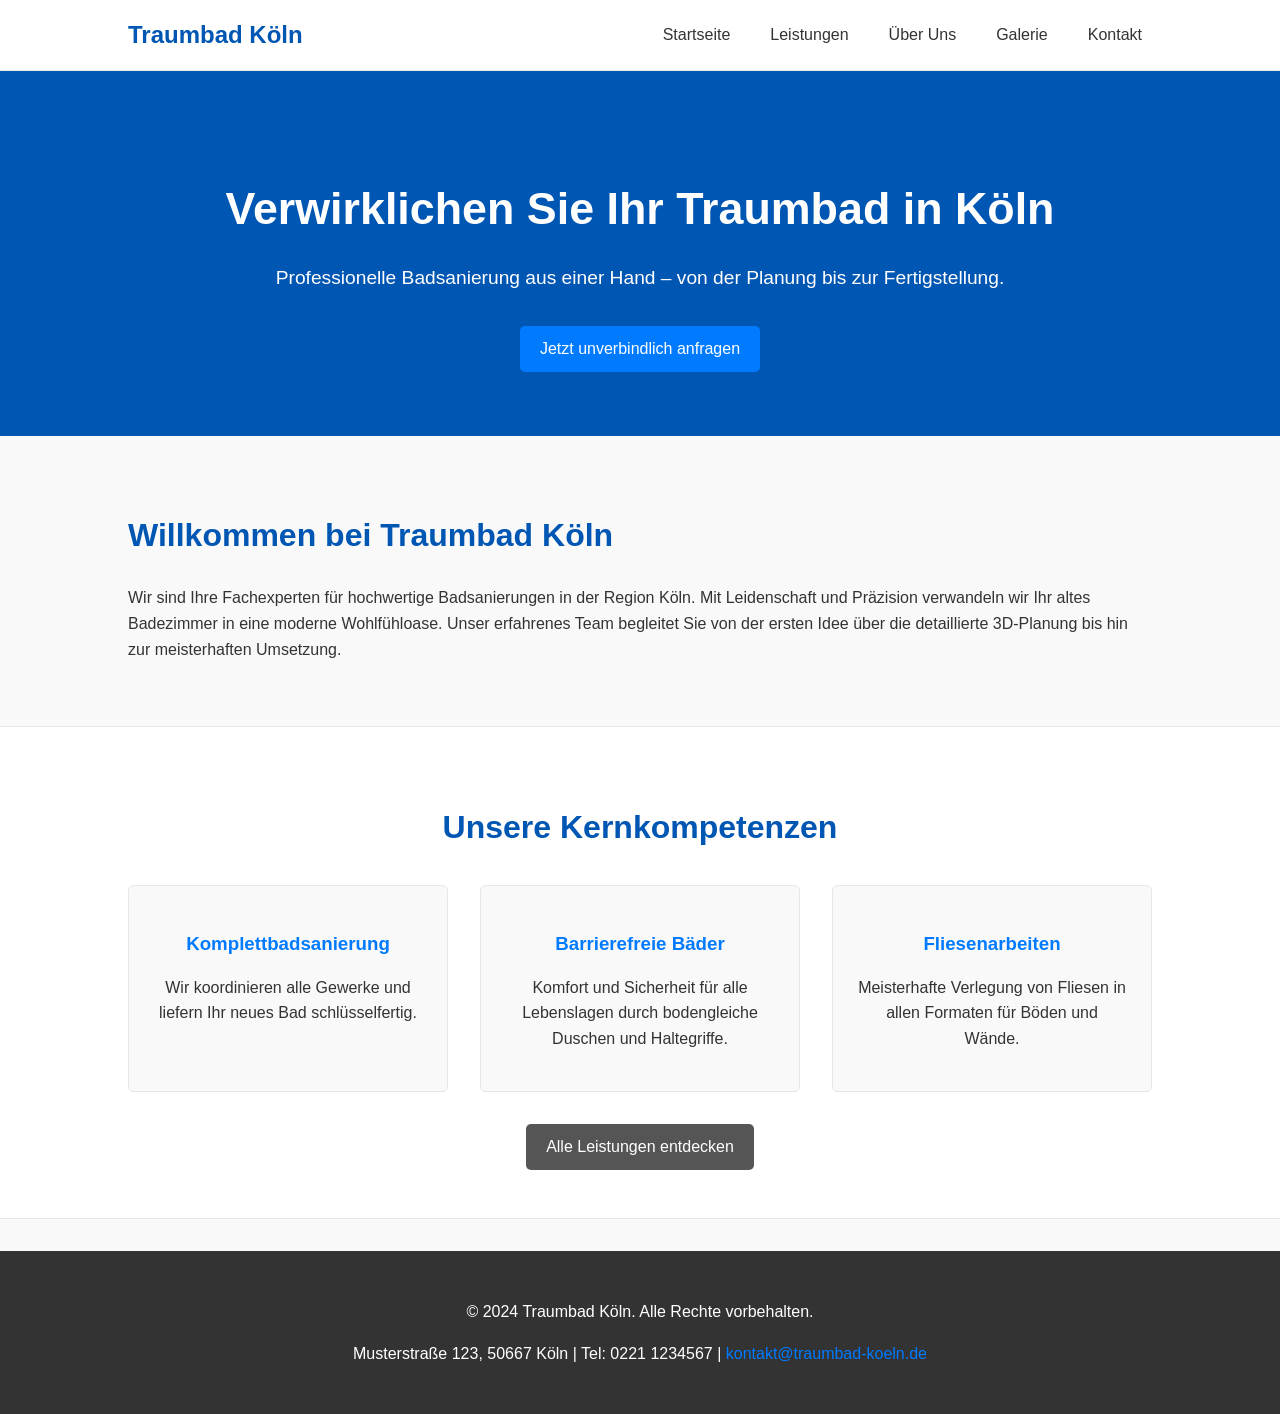
==== index.html @ 75adff7a "feat: Create initial website for Traumbad Köln This commit introduces a complete, multi-page static " ====
<!DOCTYPE html>
<html lang="de">
<head>
    <meta charset="UTF-8">
    <meta name="viewport" content="width=device-width, initial-scale=1.0">
    <title>Traumbad Köln - Ihre Experten für Badsanierung</title>
    <link rel="stylesheet" href="css/style.css">
</head>
<body>
    <header>
        <nav class="navbar">
            <div class="container">
                <a href="index.html" class="logo">Traumbad Köln</a>
                <ul class="nav-links">
                    <li><a href="index.html">Startseite</a></li>
                    <li><a href="leistungen.html">Leistungen</a></li>
                    <li><a href="ueber.html">Über Uns</a></li>
                    <li><a href="galerie.html">Galerie</a></li>
                    <li><a href="kontakt.html">Kontakt</a></li>
                </ul>
            </div>
        </nav>
    </header>

    <main>
        <section class="hero">
            <div class="container">
                <h1>Verwirklichen Sie Ihr Traumbad in Köln</h1>
                <p>Professionelle Badsanierung aus einer Hand – von der Planung bis zur Fertigstellung.</p>
                <a href="kontakt.html" class="btn btn-primary">Jetzt unverbindlich anfragen</a>
            </div>
        </section>

        <section id="intro" class="section-padding">
            <div class="container">
                <h2>Willkommen bei Traumbad Köln</h2>
                <p>Wir sind Ihre Fachexperten für hochwertige Badsanierungen in der Region Köln. Mit Leidenschaft und Präzision verwandeln wir Ihr altes Badezimmer in eine moderne Wohlfühloase. Unser erfahrenes Team begleitet Sie von der ersten Idee über die detaillierte 3D-Planung bis hin zur meisterhaften Umsetzung.</p>
            </div>
        </section>

        <section id="services-overview" class="section-padding bg-light">
            <div class="container">
                <h2 class="text-center">Unsere Kernkompetenzen</h2>
                <div class="services-grid">
                    <div class="service-item">
                        <h3>Komplettbadsanierung</h3>
                        <p>Wir koordinieren alle Gewerke und liefern Ihr neues Bad schlüsselfertig.</p>
                    </div>
                    <div class="service-item">
                        <h3>Barrierefreie Bäder</h3>
                        <p>Komfort und Sicherheit für alle Lebenslagen durch bodengleiche Duschen und Haltegriffe.</p>
                    </div>
                    <div class="service-item">
                        <h3>Fliesenarbeiten</h3>
                        <p>Meisterhafte Verlegung von Fliesen in allen Formaten für Böden und Wände.</p>
                    </div>
                </div>
                <div class="text-center" style="margin-top: 2rem;">
                    <a href="leistungen.html" class="btn">Alle Leistungen entdecken</a>
                </div>
            </div>
        </section>
    </main>

    <footer>
        <div class="container">
            <p>&copy; 2024 Traumbad Köln. Alle Rechte vorbehalten.</p>
            <p>Musterstraße 123, 50667 Köln | Tel: 0221 1234567 | <a href="mailto:kontakt@traumbad-koeln.de">kontakt@traumbad-koeln.de</a></p>
        </div>
    </footer>

    <script src="js/main.js"></script>
</body>
</html>
---- css/style.css ----
/* General Body Styles */
body {
    font-family: 'Helvetica Neue', Arial, sans-serif;
    margin: 0;
    line-height: 1.6;
    background-color: #f9f9f9;
    color: #333;
}

.container {
    width: 80%;
    margin: auto;
    overflow: hidden;
}

/* Header Styles */
.navbar {
    background: #ffffff;
    color: #333;
    padding: 1rem 0;
    border-bottom: 1px solid #e7e7e7;
}

.navbar .container {
    display: flex;
    justify-content: space-between;
    align-items: center;
}

.navbar .logo {
    font-size: 1.5rem;
    font-weight: bold;
    color: #0056b3;
    text-decoration: none;
}

.navbar .nav-links {
    list-style: none;
    margin: 0;
    padding: 0;
    display: flex;
}

.navbar .nav-links li {
    margin-left: 20px;
}

.navbar .nav-links a {
    color: #333;
    text-decoration: none;
    font-size: 1rem;
    padding: 5px 10px;
    border-radius: 5px;
    transition: background-color 0.3s;
}

.navbar .nav-links a:hover, .navbar .nav-links a.active {
    background-color: #0056b3;
    color: #fff;
}


/* Footer Styles */
footer {
    background: #333;
    color: #fff;
    padding: 2rem 0;
    text-align: center;
    margin-top: 2rem;
}

footer a {
    color: #007bff;
    text-decoration: none;
}

footer a:hover {
    text-decoration: underline;
}

/* General Utilities */
.section-padding {
    padding: 3rem 0;
}

.bg-light {
    background-color: #ffffff;
    border-top: 1px solid #e7e7e7;
    border-bottom: 1px solid #e7e7e7;
}

.text-center {
    text-align: center;
}

h2 {
    font-size: 2rem;
    margin-bottom: 1.5rem;
    color: #0056b3;
}

/* Button Styles */
.btn {
    display: inline-block;
    padding: 10px 20px;
    background: #555;
    color: #fff;
    border: none;
    border-radius: 5px;
    text-decoration: none;
    font-size: 1rem;
    transition: background-color 0.3s;
}

.btn:hover {
    background: #0056b3;
}

.btn-primary {
    background: #007bff;
}

.btn-primary:hover {
    background: #0056b3;
}


/* Hero Section */
.hero {
    background: #0056b3; /* Placeholder color, ideally a background image */
    color: #fff;
    padding: 4rem 0;
    text-align: center;
}

.hero h1 {
    font-size: 2.8rem;
    margin-bottom: 1rem;
}

.hero p {
    font-size: 1.2rem;
    margin-bottom: 2rem;
}


/* Services Overview */
.services-grid {
    display: grid;
    grid-template-columns: repeat(auto-fit, minmax(250px, 1fr));
    gap: 2rem;
    margin-top: 2rem;
}

.service-item {
    background: #f9f9f9;
    padding: 1.5rem;
    border: 1px solid #e7e7e7;
    border-radius: 5px;
    text-align: center;
}

.service-item h3 {
    color: #007bff;
    margin-bottom: 0.5rem;
}

/* Page Header */
.page-header {
    text-align: center;
    padding: 2rem 0;
    border-bottom: 1px solid #e7e7e7;
    margin-bottom: 2rem;
}

.page-header h1 {
    font-size: 2.5rem;
    color: #0056b3;
}

/* Service Detailed Page */
.service-detailed {
    background: #fff;
    padding: 2rem;
    margin-bottom: 1.5rem;
    border-radius: 5px;
    border: 1px solid #e7e7e7;
}

.service-detailed h3 {
    color: #0056b3;
    border-bottom: 2px solid #007bff;
    padding-bottom: 0.5rem;
    margin-bottom: 1rem;
}

/* About Page */
.about-content {
    display: grid;
    grid-template-columns: 2fr 1fr;
    gap: 2rem;
    align-items: center;
}

.about-image img {
    max-width: 100%;
    height: auto;
    border-radius: 5px;
}

/* Gallery Page */
.gallery-grid {
    display: grid;
    grid-template-columns: repeat(auto-fit, minmax(300px, 1fr));
    gap: 1.5rem;
}

.gallery-item img {
    width: 100%;
    height: auto;
    display: block;
    border-radius: 5px;
    transition: transform 0.3s ease;
}

.gallery-item img:hover {
    transform: scale(1.05);
}

/* Contact Page */
.contact-container {
    display: grid;
    grid-template-columns: 2fr 1fr;
    gap: 3rem;
    background: #fff;
    padding: 2rem;
    border: 1px solid #e7e7e7;
    border-radius: 5px;
}

.contact-form .form-group {
    margin-bottom: 1.5rem;
}

.contact-form label {
    display: block;
    margin-bottom: 0.5rem;
    font-weight: bold;
}

.contact-form input,
.contact-form textarea {
    width: 100%;
    padding: 0.8rem;
    border: 1px solid #ccc;
    border-radius: 5px;
    font-size: 1rem;
}

.contact-form input:focus,
.contact-form textarea:focus {
    outline: none;
    border-color: #007bff;
}

.contact-info h3 {
    color: #0056b3;
    margin-bottom: 1rem;
}

.contact-info p {
    margin-bottom: 1rem;
    line-height: 1.7;
}
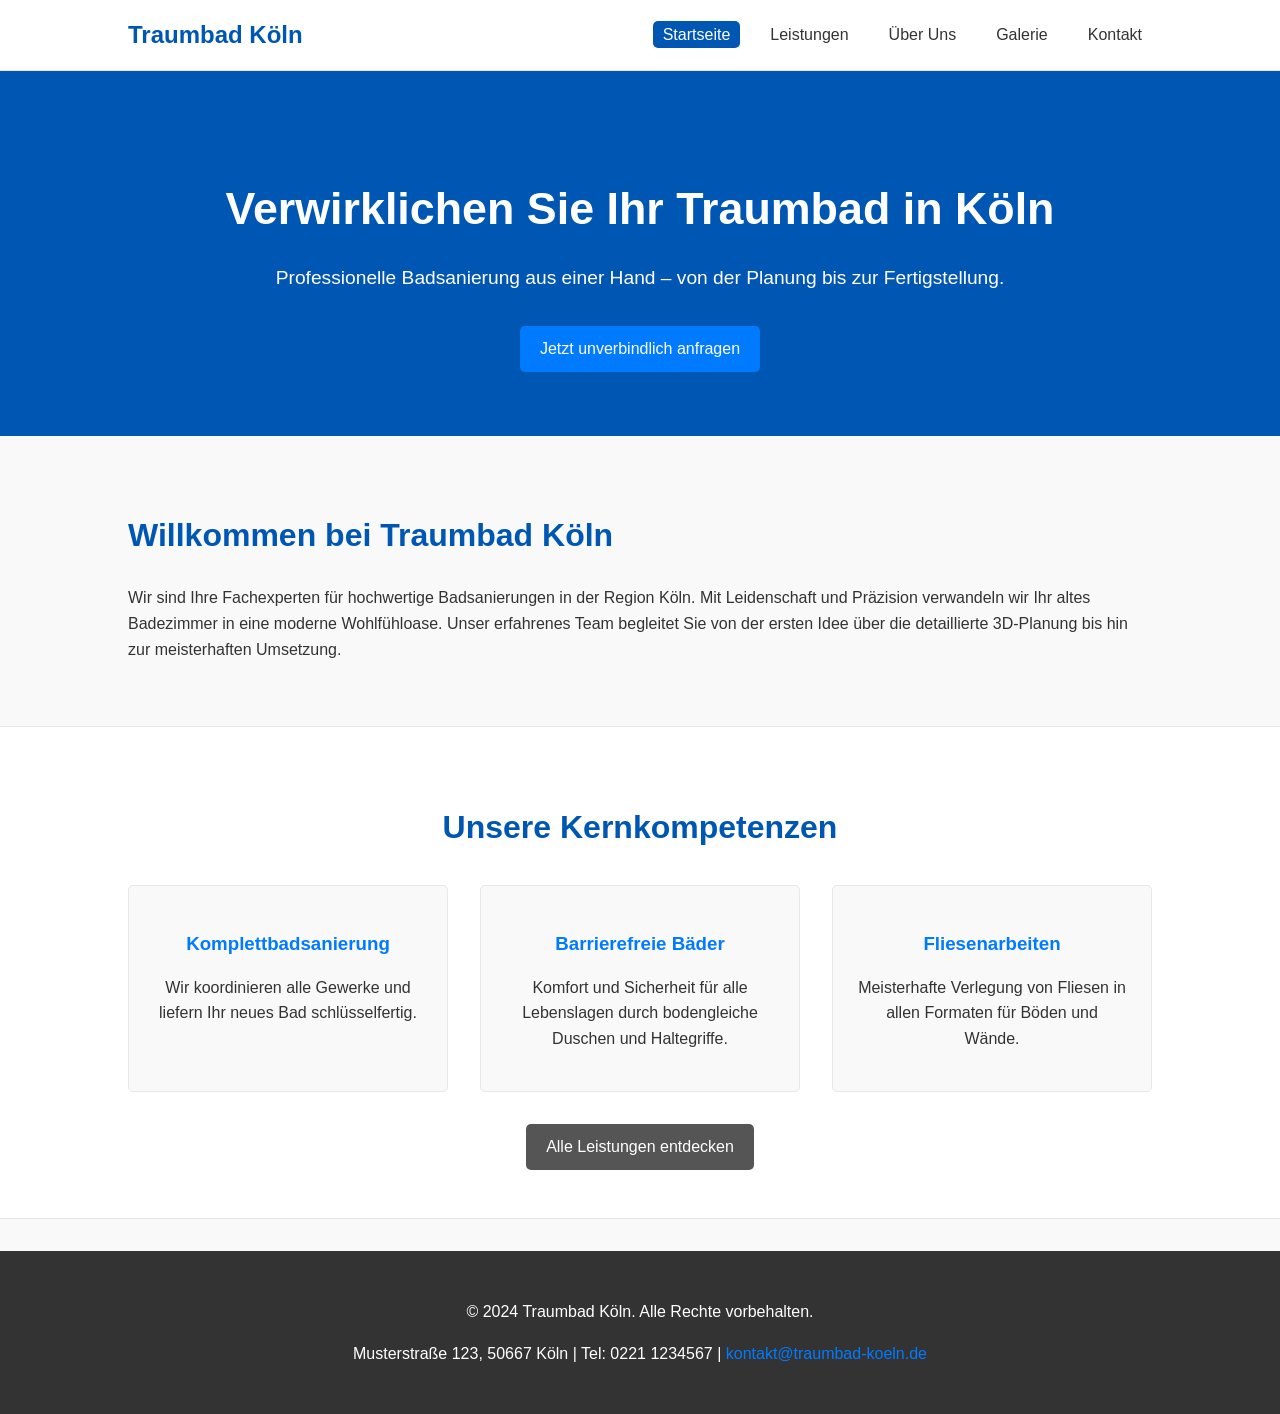
==== commit a639d2ee: "feat: Add SEO optimizations and scroll animations This commit enhances the 'Traumbad Köln' website w" ====
--- a/index.html
+++ b/index.html
@@ -4,6 +4,23 @@
     <meta charset="UTF-8">
     <meta name="viewport" content="width=device-width, initial-scale=1.0">
     <title>Traumbad Köln - Ihre Experten für Badsanierung</title>
+    <meta name="description" content="Ihr Experte für professionelle Badsanierung und Traumbäder in Köln. Von der 3D-Planung bis zur schlüsselfertigen Umsetzung – alles aus einer Hand.">
+    <meta name="keywords" content="Badsanierung Köln, Badezimmer renovieren, barrierefreies Bad, Komplettbad, Fliesenleger Köln, Traumbad">
+
+    <!-- Open Graph / Facebook -->
+    <meta property="og:type" content="website">
+    <meta property="og:url" content="https://www.traumbad-koeln.de/">
+    <meta property="og:title" content="Traumbad Köln - Ihre Experten für Badsanierung">
+    <meta property="og:description" content="Ihr Experte für professionelle Badsanierung und Traumbäder in Köln. Von der 3D-Planung bis zur schlüsselfertigen Umsetzung.">
+    <meta property="og:image" content="https://www.traumbad-koeln.de/images/og-image-home.jpg">
+
+    <!-- Twitter -->
+    <meta property="twitter:card" content="summary_large_image">
+    <meta property="twitter:url" content="https://www.traumbad-koeln.de/">
+    <meta property="twitter:title" content="Traumbad Köln - Ihre Experten für Badsanierung">
+    <meta property="twitter:description" content="Ihr Experte für professionelle Badsanierung und Traumbäder in Köln. Von der 3D-Planung bis zur schlüsselfertigen Umsetzung.">
+    <meta property="twitter:image" content="https://www.traumbad-koeln.de/images/og-image-home.jpg">
+
     <link rel="stylesheet" href="css/style.css">
 </head>
 <body>
@@ -31,14 +48,14 @@
             </div>
         </section>
 
-        <section id="intro" class="section-padding">
+        <section id="intro" class="section-padding animate-on-scroll">
             <div class="container">
                 <h2>Willkommen bei Traumbad Köln</h2>
                 <p>Wir sind Ihre Fachexperten für hochwertige Badsanierungen in der Region Köln. Mit Leidenschaft und Präzision verwandeln wir Ihr altes Badezimmer in eine moderne Wohlfühloase. Unser erfahrenes Team begleitet Sie von der ersten Idee über die detaillierte 3D-Planung bis hin zur meisterhaften Umsetzung.</p>
             </div>
         </section>
 
-        <section id="services-overview" class="section-padding bg-light">
+        <section id="services-overview" class="section-padding bg-light animate-on-scroll">
             <div class="container">
                 <h2 class="text-center">Unsere Kernkompetenzen</h2>
                 <div class="services-grid">
--- a/css/style.css
+++ b/css/style.css
@@ -272,3 +272,15 @@
     margin-bottom: 1rem;
     line-height: 1.7;
 }
+
+/* Animation Styles */
+.animate-on-scroll {
+    opacity: 0;
+    transform: translateY(30px);
+    transition: opacity 0.6s ease-out, transform 0.6s ease-out;
+}
+
+.animate-on-scroll.is-visible {
+    opacity: 1;
+    transform: translateY(0);
+}
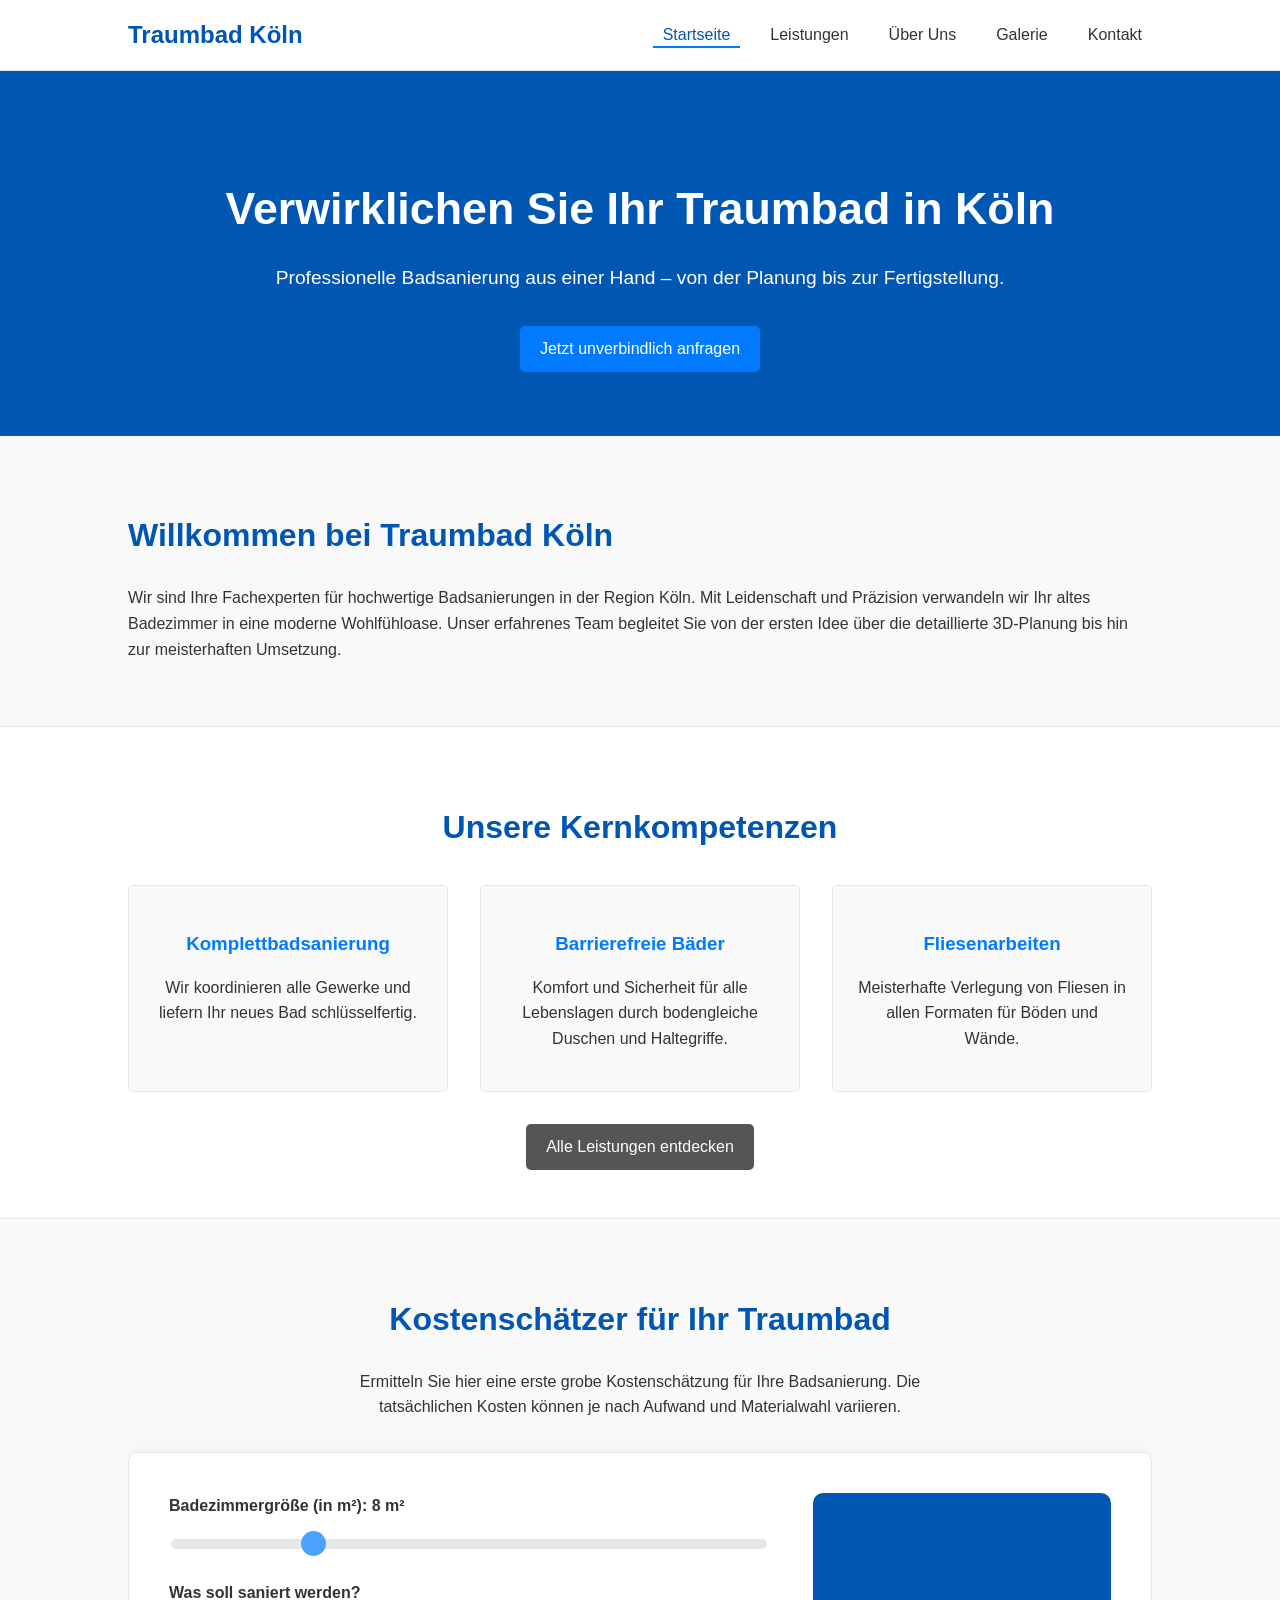
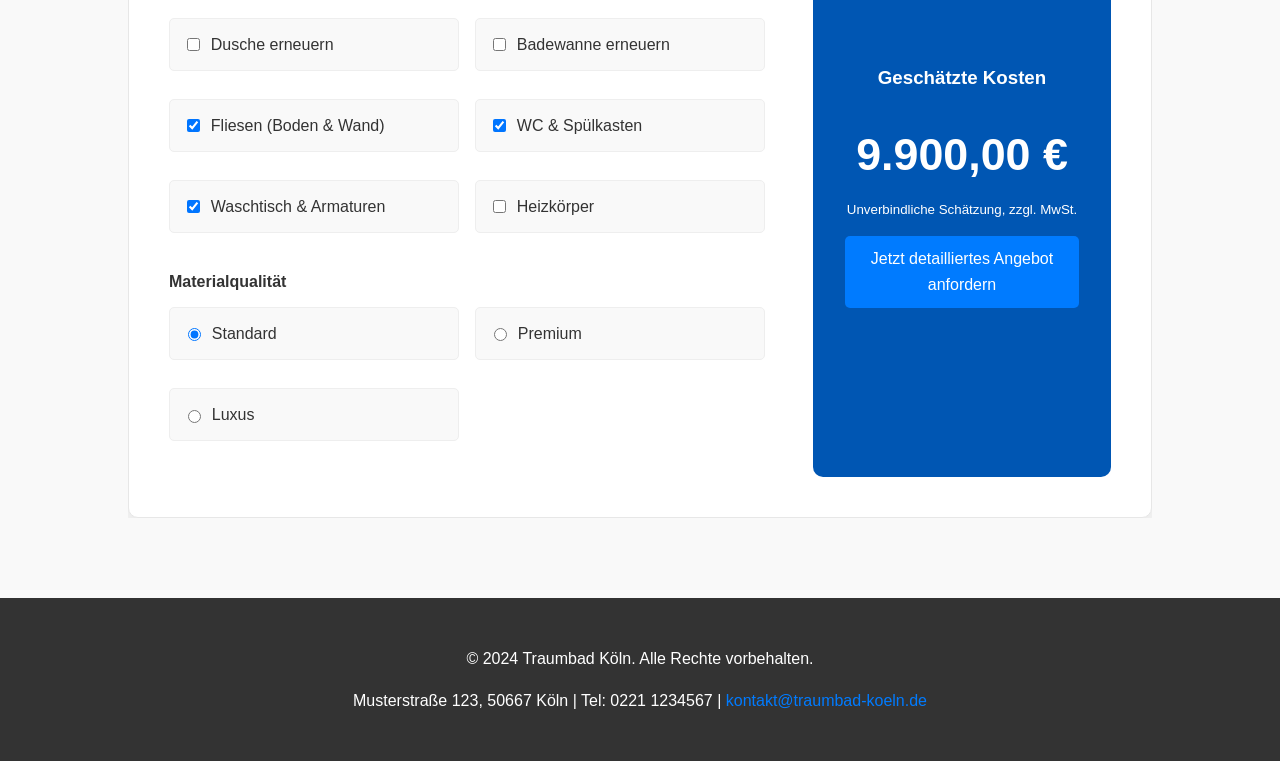
==== commit 9ef9a3ac: "feat: Implement state-of-the-art dynamic features This commit transforms the website into a highly d" ====
--- a/index.html
+++ b/index.html
@@ -77,6 +77,50 @@
                 </div>
             </div>
         </section>
+
+        <section id="calculator" class="section-padding">
+            <div class="container">
+                <h2 class="text-center">Kostenschätzer für Ihr Traumbad</h2>
+                <p class="text-center" style="max-width: 600px; margin: auto; margin-bottom: 2rem;">Ermitteln Sie hier eine erste grobe Kostenschätzung für Ihre Badsanierung. Die tatsächlichen Kosten können je nach Aufwand und Materialwahl variieren.</p>
+                <div class="calculator-container animate-on-scroll">
+                    <div class="calculator-form">
+                        <form id="badsanierung-rechner">
+                            <div class="form-group">
+                                <label for="groesse">Badezimmergröße (in m²): <span id="groesse-wert">8 m²</span></label>
+                                <input type="range" id="groesse" name="groesse" min="3" max="25" value="8" class="slider">
+                            </div>
+
+                            <div class="form-group">
+                                <label>Was soll saniert werden?</label>
+                                <div class="checkbox-group">
+                                    <label><input type="checkbox" name="sanierung" value="dusche"> Dusche erneuern</label>
+                                    <label><input type="checkbox" name="sanierung" value="badewanne"> Badewanne erneuern</label>
+                                    <label><input type="checkbox" name="sanierung" value="fliesen" checked> Fliesen (Boden & Wand)</label>
+                                    <label><input type="checkbox" name="sanierung" value="wc" checked> WC & Spülkasten</label>
+                                    <label><input type="checkbox" name="sanierung" value="waschtisch" checked> Waschtisch & Armaturen</label>
+                                    <label><input type="checkbox" name="sanierung" value="heizkoerper"> Heizkörper</label>
+                                </div>
+                            </div>
+
+                            <div class="form-group">
+                                <label>Materialqualität</label>
+                                <div class="radio-group">
+                                    <label><input type="radio" name="qualitaet" value="standard" checked> Standard</label>
+                                    <label><input type="radio" name="qualitaet" value="premium"> Premium</label>
+                                    <label><input type="radio" name="qualitaet" value="luxus"> Luxus</label>
+                                </div>
+                            </div>
+                        </form>
+                    </div>
+                    <div class="price-display">
+                        <h3>Geschätzte Kosten</h3>
+                        <p id="geschaetzte-kosten">€ 0</p>
+                        <small>Unverbindliche Schätzung, zzgl. MwSt.</small>
+                        <a href="kontakt.html" class="btn btn-primary" style="margin-top: 1rem;">Jetzt detailliertes Angebot anfordern</a>
+                    </div>
+                </div>
+            </div>
+        </section>
     </main>
 
     <footer>
@@ -86,6 +130,6 @@
         </div>
     </footer>
 
-    <script src="js/main.js"></script>
+    <script type="module" src="js/main.js"></script>
 </body>
 </html>
--- a/css/style.css
+++ b/css/style.css
@@ -54,9 +54,30 @@
     transition: background-color 0.3s;
 }
 
-.navbar .nav-links a:hover, .navbar .nav-links a.active {
-    background-color: #0056b3;
-    color: #fff;
+.navbar .nav-links a {
+    position: relative;
+}
+
+.navbar .nav-links a::after {
+    content: '';
+    position: absolute;
+    width: 100%;
+    height: 2px;
+    bottom: 0;
+    left: 0;
+    background-color: #007bff;
+    transform: scaleX(0);
+    transform-origin: bottom right;
+    transition: transform 0.25s ease-out;
+}
+
+.navbar .nav-links a:hover::after, .navbar .nav-links a.active::after {
+    transform: scaleX(1);
+    transform-origin: bottom left;
+}
+
+.navbar .nav-links a.active {
+    color: #0056b3;
 }
 
 
@@ -112,8 +133,14 @@
     transition: background-color 0.3s;
 }
 
+.btn {
+    transition: background-color 0.3s, transform 0.3s;
+}
+
 .btn:hover {
     background: #0056b3;
+    transform: translateY(-3px);
+    box-shadow: 0 4px 8px rgba(0,0,0,0.2);
 }
 
 .btn-primary {
@@ -284,3 +311,173 @@
     opacity: 1;
     transform: translateY(0);
 }
+
+/* Calculator Styles */
+.calculator-container {
+    display: grid;
+    grid-template-columns: 2fr 1fr;
+    gap: 3rem;
+    background: #ffffff;
+    padding: 2.5rem;
+    border-radius: 10px;
+    box-shadow: 0 10px 30px rgba(0, 0, 0, 0.1);
+    border: 1px solid #e7e7e7;
+}
+
+.calculator-form .form-group {
+    margin-bottom: 1.5rem;
+}
+
+.calculator-form label {
+    font-weight: bold;
+    display: block;
+    margin-bottom: 0.75rem;
+}
+
+.slider {
+    -webkit-appearance: none;
+    width: 100%;
+    height: 10px;
+    background: #ddd;
+    outline: none;
+    opacity: 0.7;
+    -webkit-transition: .2s;
+    transition: opacity .2s;
+    border-radius: 5px;
+}
+
+.slider:hover {
+    opacity: 1;
+}
+
+.slider::-webkit-slider-thumb {
+    -webkit-appearance: none;
+    appearance: none;
+    width: 25px;
+    height: 25px;
+    background: #007bff;
+    cursor: pointer;
+    border-radius: 50%;
+}
+
+.slider::-moz-range-thumb {
+    width: 25px;
+    height: 25px;
+    background: #007bff;
+    cursor: pointer;
+    border-radius: 50%;
+}
+
+.checkbox-group, .radio-group {
+    display: grid;
+    grid-template-columns: repeat(auto-fit, minmax(200px, 1fr));
+    gap: 1rem;
+}
+
+.checkbox-group label, .radio-group label {
+    display: flex;
+    align-items: center;
+    gap: 0.5rem;
+    font-weight: normal;
+    background: #f9f9f9;
+    padding: 0.8rem;
+    border-radius: 5px;
+    border: 1px solid #eee;
+    cursor: pointer;
+}
+
+.price-display {
+    background: #0056b3;
+    color: white;
+    padding: 2rem;
+    border-radius: 10px;
+    text-align: center;
+    display: flex;
+    flex-direction: column;
+    justify-content: center;
+    align-items: center;
+}
+
+.price-display h3 {
+    margin-top: 0;
+    color: white;
+    border-bottom: 0;
+}
+
+#geschaetzte-kosten {
+    font-size: 2.8rem;
+    font-weight: bold;
+    margin: 0.5rem 0;
+}
+
+/* Gallery Lightbox Styles */
+.gallery-item {
+    cursor: pointer;
+    overflow: hidden;
+}
+
+.lightbox {
+    display: none;
+    position: fixed;
+    z-index: 1000;
+    left: 0;
+    top: 0;
+    width: 100%;
+    height: 100%;
+    background-color: rgba(0, 0, 0, 0.9);
+    justify-content: center;
+    align-items: center;
+}
+
+.lightbox.active {
+    display: flex;
+}
+
+.lightbox-content {
+    position: relative;
+    display: flex;
+    align-items: center;
+}
+
+#lightbox-image {
+    max-width: 90vw;
+    max-height: 85vh;
+    animation: zoom 0.3s ease-in-out;
+}
+
+@keyframes zoom {
+    from {transform: scale(0.8);}
+    to {transform: scale(1);}
+}
+
+.lightbox-close {
+    position: absolute;
+    top: 15px;
+    right: 35px;
+    color: #f1f1f1;
+    font-size: 40px;
+    font-weight: bold;
+    transition: 0.3s;
+    cursor: pointer;
+}
+
+.lightbox-prev, .lightbox-next {
+    cursor: pointer;
+    color: white;
+    font-size: 3rem;
+    user-select: none;
+    padding: 1rem;
+    transition: 0.3s;
+}
+
+.lightbox-prev {
+    margin-right: 1rem;
+}
+
+.lightbox-next {
+    margin-left: 1rem;
+}
+
+.lightbox-prev:hover, .lightbox-next:hover, .lightbox-close:hover {
+    color: #bbb;
+}
